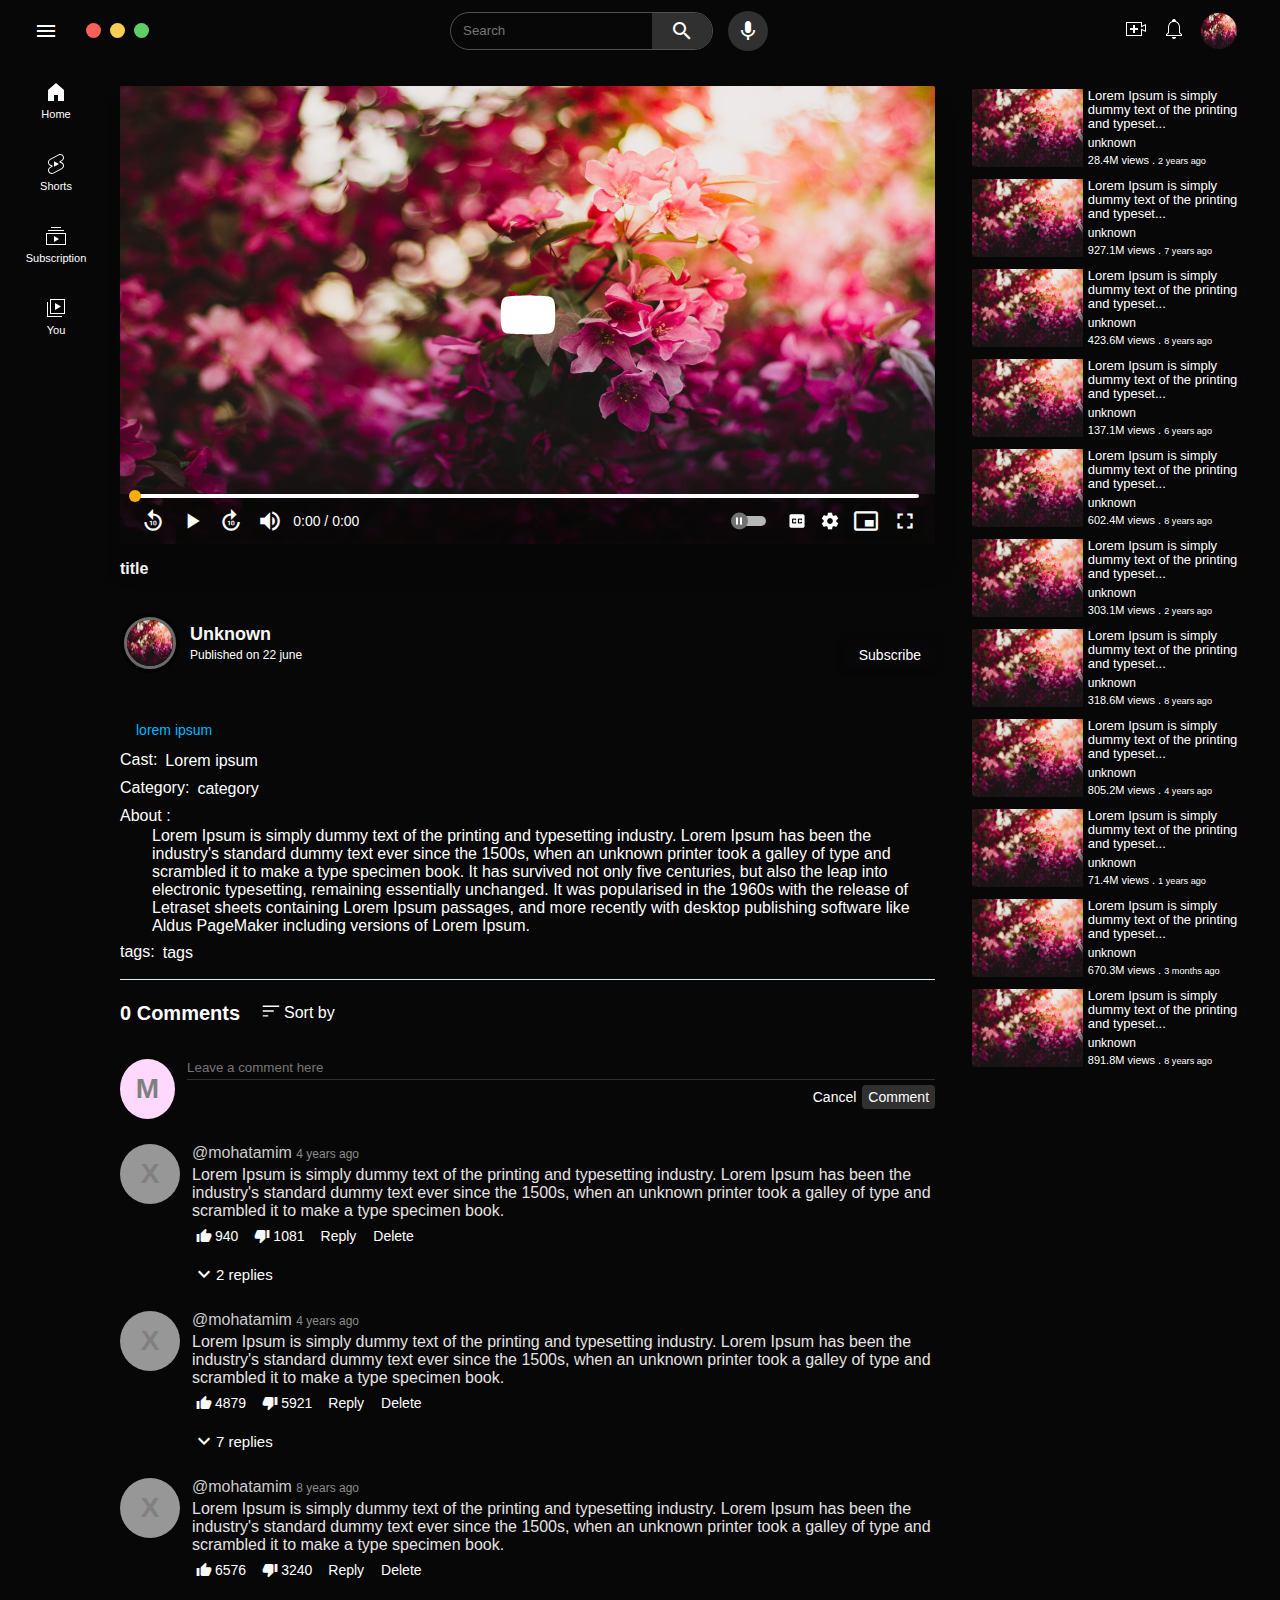
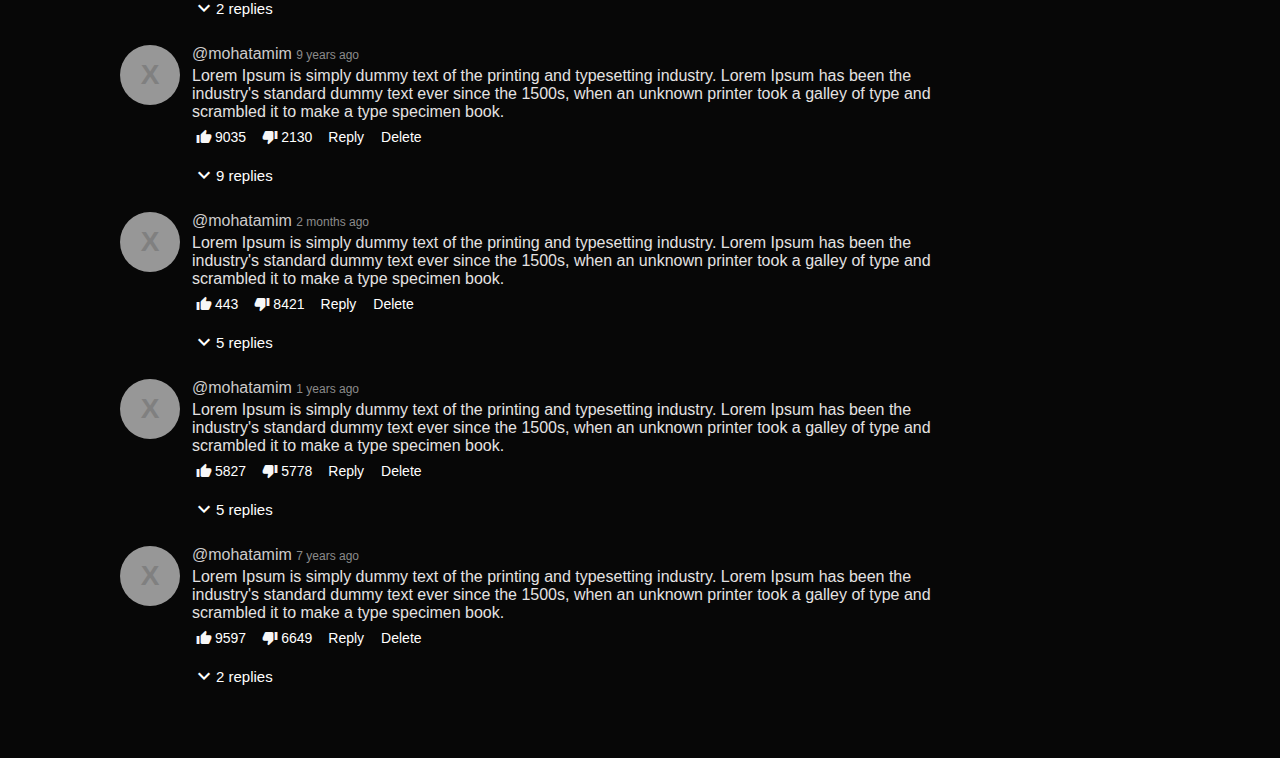
==== m/video.html @ 72d9d80f "Add files via upload" ====
<!DOCTYPE html>
<html lang="en">
   <head>
      <meta charset="utf-8"/>
      <meta http-equiv="X-UA-Compatible" content="IE=edge"/>
      <meta name="viewport" content="width=device-width, initial-scale=1, shrink-to-fit=no"/>
      <meta http-equiv="X-UA-Compatible" content="IE=edge">
      <meta name="viewport" content="width=device-width, initial-scale=1.0,maximum-scale=1.0, user-scalable=no">
      <script src="../assets/js/jquery.js"></script>
      <script src="../assets/js/function.js"></script>
      <link rel="stylesheet" href="../assets/css/google-font.css">
      <link rel="stylesheet" href="assets/css/video.css">
      <link rel="stylesheet" href="assets/css/common.css">
   </head>
   <body class="mobile">
      
      <div class="video_wrapper" >
         <div class="video_player first_time paused">
            <div class="contorl-top active">
               <span class="icon" style="z-index:1">
               <i class="material-icons auto_play"></i>
               </span>
               <span class="icon" id="captionBTn" style="z-index:2">
               <i class="material-icons">closed_caption</i>
               </span>
               <span class="icon" id="settingsBTn" style="z-index:2">
               <i class="material-icons">settings</i>
               </span>
            </div>
            <div class="video_status active">
               <div class="play_arrow">
                  <span class="material-icons">
                  play_arrow
                  </span>
               </div>
            </div>
            <div class="mobile_progress_area">
               <div class="progress_area">
                  <div class="progress_bar">
                     <span></span>
                  </div>
                  <canvas class="bufferedBar"></canvas>
               </div>
            </div>
            <div class="scrubbing_timer ">
               <span class="s_current">0:00</span> / <span class="s_duration">0:00</span>
            </div>
            <div class="scrubbing_wrapper">
               <div class="s_progress_area">
                  <div class="s_progress_bar">
                     <span></span>
                  </div>
               </div>
               <div class="img-container">
                  <div class="scrubbing_position">
                  </div>
                  <div class="scrubbing_move">
                  </div>
                  <div class="fine_scrubbing">
                     <!----
                        <div class="item">
                           <div class="img">
                              <img src="" alt="">
                           </div>
                        </div>
                        
                        -->
                  </div>
               </div>
            </div>
            <div class="control_bottom">
               <div style='display:flex;justify-content:space-between;align-items:center;width:88%'>
                  <div class="timer">
                     <span class="current">0:00</span> / <span class="duration">0:00</span>
                  </div>
                  <div class="sc-control">
                     <span class="icon" >
                     <i for="fc" class="material-icons fullscreen">fullscreen</i>
                     </span>
                     <span class="icon">
                     <i class="material-icons picture_in_picture">picture_in_picture_alt</i>
                     </span>
                  </div>
               </div>
            </div>
            <div class="thumbnail"></div>
            <p class="caption_text"></p>
            <div class="progressAreaTime">
               <div>
                  <p>0.00
                  <p>
               </div>
            </div>
            <div class="spinner">
               <div class="spinner-child">
                  <svg viewBox="0 0 100 100" xmlns="http://www.w3.org/2000/svg">
                     <circle cx="50" cy="50" r="46" />
                  </svg>
               </div>
            </div>
            <div style="display:non"; class="video_overlay">
               <img src="../assets/img/thumbnail.jpg">             
            </div>
            <p class="caption_text"></p>
            <video class="main_video" preload="metadata"  src="">
               <source size="360" type="video/mp4">
               <track id="track1" label="arabic" kind="subtitles" src="assets/subtitles/arabic.vtt" srclang="en"></track>
               <track id="track2" label="bangla" kind="subtitles" src="assets/subtitles/bangla.vtt" srclang="en"></track>
               <track id="track3" label="chinese" kind="subtitles" src="assets/subtitles/chinese.vtt" srclang="en"></track>
               <track id="track4" label="english" kind="subtitles" src="assets/subtitles/english.vtt" srclang="en"></track>
               <track id="track5" label="hindi" kind="subtitles" src="assets/subtitles/hindi.vtt" srclang="en"></track>
               <track id="track6" label="urdu" kind="subtitles" src="assets/subtitles/urdu.vtt" srclang="en"></track>
            </video>
            <div class="doubleTap_rewind">
               <div class="right rewind">
                  <div class="rewind-child">
                     <div class="icon-group">
                        <i class="material-icons"> play_arrow</i><i class="material-icons ">    play_arrow</i><i class="material-icons ">    play_arrow</i>
                     </div>
                     <p class="text">
                        10 seconds
                     </p>
                  </div>
               </div>
               <div class="left rewind">
                  <div class="rewind-child">
                     <div class="icon-group">
                        <i class="material-icons"> play_arrow</i><i class="material-icons ">    play_arrow</i><i class="material-icons ">    play_arrow</i>
                     </div>
                     <p class="text">
                        10 seconds
                     </p>
                  </div>
               </div>
            </div>
         </div>
      </div>


      <div class="phone">
         <div class="info main">
            <div class="channel-photo">
               <div style="width:100%;height:100%;border-radius:50%">
                  <img src="../assets/img/thumbnail.jpg" alt="">
               </div>
            </div>
            <div class="center">
               <div class="video-title">
                 title
               </div>
               <div class="information">
                  <span> views</span>
                  <hr>
                  <span>created_at</span>
               </div>
            </div>
            <div class='icon'>
               <span class="material-icons">expand_less</span>
            </div>
         </div>
         <div class="comments">
            <div class="top">
                  <span>Comments</span>
                  <span>45</span>
            </div>
            <div class="bottom">
                  <img src="../assets/img/thumbnail.jpg" alt="">
                  <p>Add a comment...</p>
            </div>
         </div>
         <input type="checkbox" id="unique_id" style='display:none' value = ''>

            <div id="wrapper" class="">
               <div class="video_list">
                     <div class="video_player">
                        <video src='#'></video>
                        <div style = 'display:nne' class="video_overlay">
                           <img calss='' src="../assets/img/thumbnail.jpg" alt="">
                        </div>
                        <span class='duration'>0:00</span>
                     </div>
                     <div class="info">
                        <div class="channel-photo">
                           <div style="width:100%;height:100%;border-radius:50%">
                              <img src="../assets/img/thumbnail.jpg" alt="">
                           </div>
                        </div>
                        <div class="center">
                           <div class="video-title">
                              name
                           </div>
                           <div class="information">
                              <span>unknown</span>
                              <hr>
                              <span class="views"> views</span>
                              <hr>
                              <span class="time">time</span>
                           </div>
                        </div>
                     </div>
               </div>
            </div>
      </div>
      

      <div id="details">
         <div></div>
         <div class='top'>
            <h2>Description</h2>
            <div class="icon">
               <span></span>
            </div>
         </div>
         <p style='font-size:22px;color:white;font-weight:700;padding:12px 4px' class="video_name">name</p>
         <div style='display:flex;align-items:center;padding:2px 8px;'>
            <div style='width:25px;height:25px'>
               <img style='border-radius:50%;width:100%;height:100%' src="../assets/img/thumbnail.jpg">  
            </div>
            <p style='font-size:14px;color:rgba(255,255,255,0.75);font-weight:700;margin-left:5px'>
               unknown
            </p>
         </div>
         <div style="display:flex;align-items:center;justify-content:space-between;padding:18px 45px;background:gren">
            <div style='display:flex;align-items:center;justify-content:center;flex-direction:column'>
               <p style="font-size:16px;font-weight:700;color:white" class="views">views</p>
               <span style='color:rgba(255,255,255,0.8);font-size:11px'>views</span>
            </div>
            
            <div style='display:flex;align-items:center;justify-content:center;flex-direction:column'>
               <p style="font-size:16px;font-weight:700;color:white" class="minutes">45</p>
               <span style='color:rgba(255,255,255,0.8);font-size:11px'>minutes watch</span>
            </div>
            
            <div style='display:flex;align-items:center;justify-content:center;flex-direction:column'>
               <p style="font-size:16px;font-weight:700;color:white" class="month">June</p>
               <span style='color:rgba(255,255,255,0.8);font-size:11px' class="year">2022</span>
            </div>
         </div>
      </div>

      <div id="commentSection">
         <div class='commentHeader'>
            <div class="hhh">
               <h2>Comments</h2>
               <button class="close">
                  <span class="material-icons">
                     close
                  </span>
               </button>
            </div>
            <div class="bbb">
               <button class="active">Top</button>
               <button>Newest</button>
            </div>
         </div>
         <div style="position:relative;width:100%;height:100%;overflow: scroll;">


            <div class="commentBody">
               <div class="commentRow">
                  <div class="commentAuthor">
                     <img src="../assets/img/thumbnail.jpg" alt="">
                  </div>
                  <div class="commentDescript">
                     <span>@raju_bhai</span>
                     <p>Lorem ipsum dolor sit amet, consectetur adipiscing elit, sed do eiusmod tempor incididunt ut labore et dolore magna aliqua.</p>
                     <div class="iconGroup">
                        <button class="like"><i class="material-icons">thumb_up</i> 48</button>
                        <button class="dislike"><i class="material-icons">thumb_down</i> 5</button>
                        <button class="comment"><i class="material-icons">comment</i></button>
                     </div>
                     <button class="viewReply">
                        6 repilies
                     </button>
                  </div>
               </div>
               <div class="commentRow">
                  <div class="commentAuthor">
                     <img src="../assets/img/thumbnail.jpg" alt="">
                  </div>
                  <div class="commentDescript">
                     <span>@raju_bhai</span>
                     <p>Lorem ipsum dolor sit amet, consectetur adipiscing elit, sed do eiusmod tempor incididunt ut labore et dolore magna aliqua.</p>
                     <div class="iconGroup">
                        <button class="like"><i class="material-icons">thumb_up</i> 48</button>
                        <button class="dislike"><i class="material-icons">thumb_down</i> 5</button>
                        <button class="comment"><i class="material-icons">comment</i></button>
                     </div>
                     <button class="viewReply">
                        6 repilies
                     </button>
                  </div>
               </div>
               <div class="commentRow">
                  <div class="commentAuthor">
                     <img src="../assets/img/thumbnail.jpg" alt="">
                  </div>
                  <div class="commentDescript">
                     <span>@raju_bhai</span>
                     <p>Lorem ipsum dolor sit amet, consectetur adipiscing elit, sed do eiusmod tempor incididunt ut labore et dolore magna aliqua.</p>
                     <div class="iconGroup">
                        <button class="like"><i class="material-icons">thumb_up</i> 48</button>
                        <button class="dislike"><i class="material-icons">thumb_down</i> 5</button>
                        <button class="comment"><i class="material-icons">comment</i></button>
                     </div>
                     <button class="viewReply">
                        6 repilies
                     </button>
                  </div>
               </div>
               <div class="commentRow">
                  <div class="commentAuthor">
                     <img src="../assets/img/thumbnail.jpg" alt="">
                  </div>
                  <div class="commentDescript">
                     <span>@raju_bhai</span>
                     <p>Lorem ipsum dolor sit amet, consectetur adipiscing elit, sed do eiusmod tempor incididunt ut labore et dolore magna aliqua.</p>
                     <div class="iconGroup">
                        <button class="like"><i class="material-icons">thumb_up</i> 48</button>
                        <button class="dislike"><i class="material-icons">thumb_down</i> 5</button>
                        <button class="comment"><i class="material-icons">comment</i></button>
                     </div>
                     <button class="viewReply">
                        6 repilies
                     </button>
                  </div>
               </div>
               <div class="commentRow">
                  <div class="commentAuthor">
                     <img src="../assets/img/thumbnail.jpg" alt="">
                  </div>
                  <div class="commentDescript">
                     <span>@raju_bhai</span>
                     <p>Lorem ipsum dolor sit amet, consectetur adipiscing elit, sed do eiusmod tempor incididunt ut labore et dolore magna aliqua.</p>
                     <div class="iconGroup">
                        <button class="like"><i class="material-icons">thumb_up</i> 48</button>
                        <button class="dislike"><i class="material-icons">thumb_down</i> 5</button>
                        <button class="comment"><i class="material-icons">comment</i></button>
                     </div>
                     <button class="viewReply">
                        6 repilies
                     </button>
                  </div>
               </div>
               <div class="commentRow">
                  <div class="commentAuthor">
                     <img src="../assets/img/thumbnail.jpg" alt="">
                  </div>
                  <div class="commentDescript">
                     <span>@raju_bhai</span>
                     <p>Lorem ipsum dolor sit amet, consectetur adipiscing elit, sed do eiusmod tempor incididunt ut labore et dolore magna aliqua.</p>
                     <div class="iconGroup">
                        <button class="like"><i class="material-icons">thumb_up</i> 48</button>
                        <button class="dislike"><i class="material-icons">thumb_down</i> 5</button>
                        <button class="comment"><i class="material-icons">comment</i></button>
                     </div>
                     <button class="viewReply">
                        6 repilies
                     </button>
                  </div>
               </div>
               <div class="commentRow">
                  <div class="commentAuthor">
                     <img src="../assets/img/thumbnail.jpg" alt="">
                  </div>
                  <div class="commentDescript">
                     <span>@raju_bhai</span>
                     <p>Lorem ipsum dolor sit amet, consectetur adipiscing elit, sed do eiusmod tempor incididunt ut labore et dolore magna aliqua.</p>
                     <div class="iconGroup">
                        <button class="like"><i class="material-icons">thumb_up</i> 48</button>
                        <button class="dislike"><i class="material-icons">thumb_down</i> 5</button>
                        <button class="comment"><i class="material-icons">comment</i></button>
                     </div>
                     <button class="viewReply">
                        6 repilies
                     </button>
                  </div>
               </div>
            </div>
            
         </div>
         <div class="commentFooter">
            <img src="../assets/img/thumbnail.jpg" alt="">
            <input type="text" id="addComment" placeholder="Add a Comment">
            <button class="dislike"><i class="material-icons">send</i></button>
         </div>
        
      </div>
    
      




     
     <div id="settings" class="">
        <div class="setting_menu">
           <ul>
              <li id="quality">
                 <i class="material-icons">equalizer</i>
                 <span>quality</span>
              </li>
              <li id="subtitles_btn">
                 <i class="material-icons">subtitles</i>
                 <span>captions</span>
              </li>
              <li id="loop" class="">
                 <i class="material-icons">loop</i>
                 <span>loop video</span>
                 <hr style='width:3px;height:3px;border:none;background:rgba(255,255,255,0.6);margin:0 8px;border-radius:50%'>
                 <p style='font-size:15px;color:rgba(255,255,255,0.5)'>off</p>
              </li>
              <li id="playback_speed">
                 <i class="material-icons">slow_motion_video</i>
                 <span>placyback speed</span>
              </li>
           </ul>
        </div>
     </div>
     <div id="qualities" class="">
        <div class="qualities_menu">
           <span>Qualty for current video</span>
           <ul>
              <li data-quality="auto" class="active quality-auto">auto</li>
           </ul>
           <p>This selection only applies to the current video.For al videos got to setting</p>
        </div>
     </div>
     <div id="playback" class="">
        <div class="playback_menu">
           <ul>
              <li data-speed="0.25">0.25x</li>
              <li data-speed="0.5">0.5x</li>
              <li data-speed="0.75">0.75x</li>
              <li data-speed="1" class="active">Normal</li>
              <li data-speed="1.25">1.25x</li>
              <li data-speed="1.5">1.5x</li>
              <li data-speed="1.75">1.75x</li>
              <li data-speed="2">2x</li>
           </ul>
        </div>
     </div>
     <div id="subtitles" class="">
        <div class="subtitles_menu">
           <ul>
           </ul>
        </div>
     </div>
     <div id="captions"></div>








      
    

      <script src="assets/js/video.js"></script>
   </body>
</html>
---- assets/css/google-font.css ----
/* fallback */
@font-face {
    font-family: 'Material Icons';
    font-style: normal;
    font-weight: 400;
    src: url(google-fonts.woff2) format('woff2');
  }
  
  .material-icons {
    font-family: 'Material Icons';
    font-weight: normal;
    font-style: normal;
    font-size: 24px;
    line-height: 1;
    letter-spacing: normal;
    text-transform: none;
    display: inline-block;
    white-space: nowrap;
    word-wrap: normal;
    direction: ltr;
    -moz-font-feature-settings: 'liga';
    -moz-osx-font-smoothing: grayscale;
  }
---- m/assets/css/video.css ----
* {
    outline: none;
    box-sizing: border-box;
    scroll-behavior: smooth;
    margin:0;
    padding:0;
    text-decoration: none;
  }
  
  :root {
    --theme-bg-color: rgba(16 18 27 / 40%);
    --border-color: rgba(255 255 255 / 12%);
    --theme-color: #f9fafb;
    --inactive-color: rgba(236, 236, 236, 0.85);
    --body-font: "Poppins", sans-serif;
    --hover-menu-bg: rgba(12 15 25 / 30%);
    --content-title-color: #999ba5;
    --content-bg: rgb(146 151 179 / 13%);
    --button-inactive: rgb(249 250 251 / 55%);
    --dropdown-bg: #21242d;
    --dropdown-hover: rgb(42 46 60);
    --popup-bg: rgb(92, 95, 109);
    --search-bg: #14162b;
    --overlay-bg: rgba(36, 39, 59, 0.3);
    --scrollbar-bg: rgb(1 2 3 / 40%);
    --size: 45px;
    --frames: 62;
    --bg-color: #002333;
    --scrollbar-bg: rgb(1 2 3 / 40%);
    --font:#cccccc; 
    --colorA: #ccfac8;
  }
  
  .light-mode {
    --theme-bg-color: rgb(255 255 255 / 31%);
    --theme-color: #3c3a3a;
    --inactive-color: #333333;
    --button-inactive: #3c3a3a;
    --search-bg: rgb(255 255 255 / 31%);
    --dropdown-bg: #f7f7f7;
    --overlay-bg: rgb(255 255 255 / 30%);
    --dropdown-hover: rgb(236 236 236);
    --border-color: rgb(0 0 0 / 18%);
    --popup-bg: rgb(255 255 255);
    --hover-menu-bg: rgba(255 255 255 / 35%);
    --scrollbar-bg: rgb(255 253 253 / 57%);
    --content-title-color: --theme-color;
  }
  
  
 


.video_wrapper {
    position: relative;
    width: 100%;
    aspect-ratio: auto 16 /9;
    display: flex;
    justify-content: space-between;
    align-items: center;
    z-index: 3;
    flex-direction: column;
    margin-top: 0px;

}

#details{
  position:fixed;
  width:100%;
  
  background:transparent;
  bottom:0;
  left:0;
  z-index:20;
    height:0;
    display:flex;
  flex-direction:column;
  transition: 0.3s;
  backdrop-filter: blur(80px);
  
}
#details.active{
  height:calc(100% - 200px);
  transition: 0.3s;
  padding:10px;
}
#details .top{
  padding:8px;
  border-bottom:2px solid var(--border-color);
  display: flex;
  align-items: center;
  justify-content: space-between;
}
#details .top h2{
  color:var(--theme-color);
  font-size:24px;
}
#details .top .icon{
  position:relative;
  width:20px;
  height:20px;
  color: #969696;
  
  display: flex;
  align-items: center;
  justify-content: center;
}
#details .top .icon span{
  position: relative;
  width:2px; height:20px;
  transform: rotate(45deg);
  background-color:#fff
}
#details .top .icon span:after{
  content:'';
  position: absolute;
  width:2px; height:20px;
  transform: rotate(-90deg);
  background-color:var(--theme-bg-color);
  background-color:#fff

}

.video_title {
    font-size: 16px;
    margin-top: 6px;
    position: relative;
    
}

.video_player {
    position: fixed;
    width: 100%;
    aspect-ratio: auto 16/9;
    z-index: 20;
    display: flex;
    justify-content: center;
    align-items: center;
    background: black;
    backdrop-filter: blur(20px);
}

.main_video {
    position: relative;
    width: 100%;
    height: 100%;

}

.video_status {
    width: 100%;
    height: 100%;
    background-color: rgba(0, 0, 0, 0.05);
    position: absolute;
    z-index: 9;
    margin-top: 0;
    left: 0;
    display: none;
    
}
.video_status .play_arrow{
    font-display: flex;
    align-items: center;
    justify-content: center;
    position: absolute;
    left: 50%;
    top: 50%;
    -webkit-transform: translate(-50%, -50%);
    transform: translate(-50%, -50%);
    margin: 0;
}
.video_status.active {
    display: flex;
    align-items: center;
    justify-content: center;
}
.video_status .material-icons{
    cursor: pointer;
    margin: 0;
}

.video_status .material-icons {
    font-size: 35px;

}

.video_status .play_arrow .material-icons {
    font-size: 48px;
    color: #fff;
}
.play_next .material-icons,.play_previous  .material-icons{
  color: rgba(255,255,255,0.6);
  font-size: 40px;
  
}
.play_next.active .material-icons,.play_previous.active  .material-icons{
  color: rgba(255,255,255,0.95);
  font-size: 40px;
  
}
.play_next,.play_previous{
  pointer-events: none;
}
.play_next.active,.play_previous.active{
  pointer-events: auto;
  
  
}
.volume_level.active .volume_icon .material-icons {
    position: relative;
    color: rgba(255, 255, 255, 0.8);
    font-size: 40px;
    text-align: center;
}

.volume_level.active .volume_icon .material-icons {
    font-size: 27px;
}

.duration_rewind {
    display: flex;
}

.duration_rewind.active {
    width: 100px;
    height: 100px;
    border-radius: 50%;
    display: flex;
    background-color: rgba(0, 0, 0, 0.75);
    position: absolute;
    z-index: 4;
    bottom: 60px;
    display: flex;
    flex-direction: column;
    justify-content: center;
    align-items: center;
    box-shadow: 0 0 20px rgb(0, 0, 0);
    animation: paurewind 1.5s linear infinite;

}

.progressAreaTime p {
    background-image: linear-gradient(to top, #fbc2eb 0%, #a6c1ee 100%);

    -webkit-background-clip: text;
    -webkit-text-fill-color: transparent;

}

.progressAreaTime div {
    background-image: linear-gradient(120deg, #a1c4fd 0%, #c2e9fb 100%);

    position: relative;
    padding: 5px 10px;
      min-width: 50px;
    white-space: nowrap;
    font-size: 14px;
    color: #fff;
    z-index: 20;
    border-radius: 8px;
    text-align: center;

}

.progressAreaTime {
    position: absolute;
    bottom: 42px;
    left: var(--x);
    transform: translateX(-50%);
    display: none;
    z-index: 20;

}
 .bufferedBar{
  position: absolute;
  top: 0%;
  right: 0%;
  width: 100%;
  height: inherit;
  border-radius:5px;
}

.progressAreaTime::after {
    content: '';
    position: absolute;
    bottom: -30%;
    left: 50%;
    width: 12px;
    height: 12px;
    transform: translate(-50%, -50%) rotate(45deg);
    z-index: -10;
    background-image: linear-gradient(120deg, #a1c4fd 0%, #c2e9fb 100%);


}

.video_player .icon .material-icons.auto_play {
    position: relative;
    width: 30px;
    height: 10px;
    background-color: #b6b6b6;
    border-radius: 20px;
    position: relative;
    margin-right: 8px !important;
    z-index: 2
}

.video_player .icon .material-icons.auto_play::before {
    content: '\e034';
    position: absolute;
    left: -5px;
    top: 50%;
    transform: translateY(-50%);
    width: 17px;
    height: 17px;
    line-height: 17px;
    font-size: 12px;
    border-radius: 50%;
    background-color: #727272;
    display: flex;
    justify-content: center;
    align-items: center;
    cursor: pointer;
    font-family: 'Material Icons';
    transition: 0.3s;


}



.video_player .icon .material-icons.auto_play.active::before {
    content: '\e037';
    left: 15px;
    transition: 0.3s;
    font-family: 'Material Icons';
}



.video_player .progress_bar {
    position: relative;
    width: 0%;
    background-color: rgb(255, 174, 0);
    height: inherit;
    border-radius: inherit;
    cursor: pointer;
    z-index: 5;
    
    /*
    background:linear-gradient(to right,#008aff,#00ffe7);
   animation:progress 10s linear infinite;
    left: 0;
*/
}
@keyframes progress{
   0%,100%{
       filter:hue-rotate(0deg);
   }
   50%{
       filter:hue-rotate(360deg);
   }
}
.video_player .mobile_progress_area {
    bottom: 32px;
    left: 0;
    position: absolute;
    width: 100%;
    height: 4px;
    margin: auto;
    cursor: ;
    border-radius: 5px;
    z-index: 10;
    display: none;
    width:100%;
    justify-content: center;
}
.video_player .active.mobile_progress_area{
  display:flex;
}
.progress_area{
  width:84%;
  height:100%;
  position: relative;
  background:green;
  background:#A7C7E7;
  border-radius:5px;
  cursor: pointer;
}
.video_player .progress_bar.active::before {
    display: flex;
}

.video_player .progress_bar::before {
    content: '';
    display: flex;
    position: absolute;
    width: 12px;
    height: 12px;
    border-radius: 50%;
    right: -2px;
    top: 50%;
    transform: translateY(-50%);
  background: rgb(255, 174, 0);
    

}



.video_player .control_list {
    display: flex;
    justify-content: space-between;
    align-items: center;
    width: 97%;
    height: 45px;
    margin: 0 auto;
    flex-wrap: nowrap;

}




.control_bottom {
    position: absolute;
    display: none;
    width: 100%;
    align-items: center;
    justify-content: space-between;
    z-index: 10;
    bottom: 6px;
    left: 0px;
    justify-content: center;
}


.video_player .timer {
    display: inline-block;
    font-size: 13px;
    white-space: nowrap;
    color: #fff;
    margin-left: 5px;
    text-align: center;
    display:none;
    
}

.video_player .timer.active{
    display: inline-block;}
.video_player .icon {
    display: inline-flex;
    justify-content: center;
    align-items: center;
    text-align: center;
    color: #fff;
    margin-right: 6px;

}


.video_player .thumbnail {
    position: absolute;
    bottom: 10px;
    left: calc(var(--x) + 11px);
    transform: translateX(-50%);
    width: 100px;
    height: 60px;
    background-color: #fff;
    border: 2px solid #fff;
    border-radius: 3px;
    box-shadow: 0 0 40px rgba(0, 0, 0, 0.25);
    display: none;
    z-index: 12
}

video::cue {
    opacity: 0;
}

.spinner {
    text-align: center;
    display: flex;
    flex-direction: column;
    justify-content: center;
    position: absolute;
    left: 50%;
    top: 50%;
    -webkit-transform: translate(-50%, -50%);
    transform: translate(-50%, -50%);
    z-index: 15;
    display: none;
}

.spinner .spinner-child {
    display: flex;
    justify-content: center;
}

.spinner svg {
    width: 50%;
    max-width: 10rem;
    animation: rotate 3.6s linear infinite;
}

.spinner circle {
    fill: none;
    stroke: #f0eef1;
    stroke-width: 6px;
    stroke-dasharray: 300;
    animation: outline 2s cubic-bezier(0.77, 0, 0.18, 1) infinite;
}

@keyframes outline {
    0% {
        stroke-dashoffset: 0;
    }

    50% {
        stroke-dashoffset: 300;
    }

    100% {
        stroke-dashoffset: 600;
    }
}

@keyframes rotate {
    from {
        transform: rotate(0turn);
    }

    to {
        transform: rotate(-1turn);
    }
}




.video_player .video_overlay {
    position: absolute;
    width: 100%;
    height: 100%;
    z-index: 8;
    cursor: pointer;
}

.video_player .video_overlay .video_overlay_logo {
    position: absolute;
    width: 55px;
    height: 45px;
    top: 50%;
    left: 50%;
    transform: translate(-50%, -50%);
    z-index: 4;
    transition: 0.2s;

}

.video_player:hover .ytp-large-play-button-bg {
    fill: #f00;
    transition: 0.2s;
}

.video_player .video_overlay img {
    width: 100%;
    height: 100%;
    z-index: 2;
}

.video_player .icon .material-icons {
    font-size: 20px;
    cursor: pointer;
    color: #fff
}

.video_player .icon .material-icons.picture_in_picture {
    font-size: 18px;
    cursor: pointer;
    color: #fff
}

.sc-control.active {
    display: flex
}

.sc-control {
    display: none;
    justify-content: space-between;
    
    z-index: 10;

}

.hidden {
    display: none
}


#loading_icon {
    height: 60px;
    display: flex;
    justify-content: center;
    align-items: center;
    margin-top: 25px;
    display: none;
}

.wave {
    width: 2px;
    height: 25px;
    background-image: linear-gradient(120deg, #f093fb 0%, #f5576c 100%);
    margin: 1px;
    animation: wave 1.6s linear infinite;
    border-radius: 20px;
}

.wave:nth-child(2) {
    animation-delay: 0.1s;
}

.wave:nth-child(3) {
    animation-delay: 0.2s;
}

.wave:nth-child(4) {
    animation-delay: 0.3s;
}

.wave:nth-child(5) {
    animation-delay: 0.4s;
}

.wave:nth-child(6) {
    animation-delay: 0.5s;
}

.wave:nth-child(7) {
    animation-delay: 0.6s;
}

.wave:nth-child(8) {
    animation-delay: 0.7s;
}

.wave:nth-child(9) {
    animation-delay: 0.8s;
}

.wave:nth-child(10) {
    animation-delay: 0.9s;
}

.wave:nth-child(11) {
    animation-delay: 1s;
}

.wave:nth-child(12) {
    animation-delay: 1.1s;
}

.wave:nth-child(13) {
    animation-delay: 1.2s;
}

.wave:nth-child(14) {
    animation-delay: 1.3s;
}

.wave:nth-child(15) {
    animation-delay: 1.4;
}

.wave:nth-child(16) {
    animation-delay: 1.5s;
}

@keyframes wave {
    0% {
        transform: scale(0);
    }

    50% {
        transform: scale(1);
    }

    100% {
        transform: scale(0);
    }
}




#scrollBtn {
    position: fixed;
    width: 60px;
    height: 60px;
    bottom: 16px;
    right: 0px;

    display: flex;
    flex-direction: column;
    align-self: center;
    justify-content: space-between;
    z-index: 10;
}

#scrollBtn span {
    background-image: linear-gradient(120deg, #f093fb 0%, #f5576c 100%);
    -webkit-background-clip: text;
    -webkit-text-fill-color: transparent;
    font-size: 40px;
    font-weight: 800;
    margin: 0 auto;
    padding: 12px;

}
.doubleTap_rewind{
  width:100%;
  height:100%;
  z-index:100;
  position: absolute;
  overflow:hidden;
  display:none;
  
}

.doubleTap_rewind.active{
  display:flex;
}
.rewind.right i {
    animation: rewind_right 1s linear infinite;
}

.rewind.right i:nth-child(1) {
    animation-delay: 0.7s;
}

.rewind.right i:nth-child(2) {
    animation-delay: 0.8s;
}

.rewind.left i:nth-child(3) {
    animation-delay: 0.9s;
}

@keyframes rewind_right {
    0% {
        opacity: 0;
    }

    70% {
        opacity: 100;
    }

    100% {
        opacity: 0;
    }
}

.rewind.left i {
    animation: rewind_left 1s linear infinite;
}

.rewind.left i:nth-child(3) {
    animation-delay: 0.7s;
}

.rewind.left i:nth-child(2) {
    animation-delay: 0.8s;
}

.rewind.left i:nth-child(1) {
    animation-delay: 0.9s;
}

@keyframes rewind_left {
    0% {
        opacity: 0;
    }

    70% {
        opacity: 100;
    }

    100% {
        opacity: 0;
    }
}

.rewind.left i {
    transform: rotate(180deg);
}

.rewind i {
    color: #ebedee;
    padding: 0;
    margin: 0 -5px;
    font-size: 25px;
}

.rewind {
    position: absolute;
    top: 0;
    background: rgba(0, 0, 0, 0.2);
    border-radius: 50%;
    width: 500px;
    height: 500px;
    top: -70%;
    z-index: 45;
    display: none;
}

.rewind.left {
    right: 60%;
}

.rewind.right {
    left: 60%;

}

.rewind-child {
    width: 100%;
    height: 100%;
    position: relative;
    display: flex;
    flex-direction: column;
    justify-content: center;
    padding: 50px;
}

.rewind.right .rewind-child {
    align-items: start;
}

.rewind.left .rewind-child {
    align-items: end;
}

.rewind .text {
    font-size: 12px;
    text-align: center;
    color: #c3cfe2;
}
.contorl-top{
    position:absolute;
    display:none;
    z-index:10;
    top:12px;
    right:8px
}
.contorl-top.active{
    display:flex
}
.contorl-top .icon{
    margin-left: 6px;
}
.video_player .icon .material-icons{
    font-size:20px;
    cursor: pointer;
    color:#fff
}
#settings.active,#qualities.active,#playback.active,#subtitles.active{
    display: flex;

}
#settings.active .setting_menu,#subtitles.active .subtitles_menu,#qualities.active .qualities_menu,#playback.active .playback_menu{
    height:auto;
    transition: 1s;
}
#settings,#qualities,#playback,#subtitles{
    width:100%;
    height:100%;
    overflow: auto;
    background-color: rgba(0,0,0,0.5);
    z-index:1300;
    position: absolute;
    top:0;
    left:0;
    display: flex;
    flex-direction: column;
    align-items:center;
    justify-content: end;
    display:none
}
.setting_menu,.qualities_menu,.playback_menu,.subtitles_menu{
    width:100%;
    padding:5px;
    background-color: rgba(43, 43, 43, 0.8);
    position: relative;
    display: flex;
    flex-direction: column;
    height:0;
}
.setting_menu ul,.qualities_menu ul,.playback_menu ul,.subtitles_menu ul{
    display:flex;
    flex-direction: column;
    list-style: none;
    color:#969696
}

.setting_menu ul li:hover,.qualities_menu ul li:hover,.playback_menu ul li:hover,.subtitles_menu li:hover{
    transition: 0.2s;
    background-color: rgba(43, 43, 43, 0.75);
    border-radius: 2px;
}
.setting_menu ul li,.qualities_menu ul li,.playback_menu li,.subtitles_menu li{
    padding:8px;
    margin-bottom: 6px;
    display: flex;
    align-items: center;
    justify-content: start;
    transition: 0.2s;
    cursor: pointer;
    
}
.qualities_menu {
    color:#afaeae
}

.qualities_menu ul li{
    text-transform: capitalize;
    padding-left:50px;
}
.playback_menu ul {
    padding:2px 12px
}
.playback_menu ul li,.subtitles_menu li{
    text-transform: capitalize;
    padding-left:25px;
    position: relative;
}
.playback_menu li.active::before,.qualities_menu li.active::before,.subtitles_menu li.active::before{
    content:'';
    position: absolute;
    width:7px;
    height:7px;
    background-color: rgb(161, 161, 161);
    border-radius: 50%;
    left:12px;

}
.qualities_menu p{
    font-size:11px;
    color:#747474;
    padding:12px;
    border-top:1px solid rgba(66, 66, 66, 0.5);
}
.qualities_menu span{
    font-size:13px;
    color:#bbbbbb;
    padding:8px 12px;
}
.setting_menu .material-icons{
    color:rgba(255,255,255,0.7);
    font-size:18px;
    
}
.setting_menu span{
    color:rgba(255,255,255,0.7);
    font-size:14px;
    text-transform: capitalize;
    margin-left: 8px;
}
.caption_text{
    position:absolute;
    left:50%;
    bottom:10%;
    max-width: 90%;
    transform: translate(-50%,50%);
    text-align: center;
    color: #fff;
    font-size: 13px;
    user-select: none;
    padding:2px 16px;
    border-radius: 5px;;
    transition: bottom 0.3s;
    display:none;
    z-index:1; 
}
.caption_text.active{
    bottom:10%;
    display:flex;
    justify-content: center;
    align-items: center;

}
.caption_text mark{
  background-color: rgba(0,0,0,0.5);
  color:white;
  width:100%;

}
  video::cue{
    opacity: 0;
}
.info{
  position:relative;
  display: flex;
  padding:5px 8px;
  align-items: center;
 justify-content: space-between;
}
.info .channel-photo{
  width:45px;
  height:45px;    
  margin-right:12px;
  position: relative;
  
}
.info .channel-photo img{
  position: relative;
  border-radius:50%;
  width:100%;
  height:100%;
  
}
.info.main span.material-icons{
  color:var(--theme-color);
  transform: rotate(180deg);
  font-size:28px
}
#wrapper .info .icon{
  width:12px;
  position: relative;
  padding:4px 8px;
}

#wrapper .info .icon span{
  content:'';
  position: absolute;
  top:-5px;
  right:6px;
  width:4px;
  height: 4px;
  background-color: var(--theme-bg-color);
  border-radius: 50%;

}
#wrapper .info .icon span::after{
  content:'';
  position: absolute;
  top:7px;
  width:4px;
  height: 4px;
  background-color:var(--theme-bg-color);

  border-radius: 50%;

}
#wrapper .info .icon span::before{
  content:'';
  position: absolute;
  top:14px;
  width:4px;
  height: 4px;
  background-color: var(--theme-bg-color);

  border-radius: 50%;

}
.info .center{
  width:calc(100% - 70px);
  padding:4px;
}
.video-title{
  font-size: 16px;
  color:var(--theme-color);
 
}
.info .information{
  display: flex;
  justify-content: space-between;
  align-items: center;
  font-size:13px;
  color: var(--theme-color);
  margin-top:4px;
}
.info .information hr{
  width:2px;
  height:2px;
  border:none;
  border-radius: 50%;
  margin:0 3px;
  background-color:var(--theme-color);;
}
#wrapper{
  position:relative;
  width:100%;
  display:flex;
  flex-direction: column;
  justify-content: center;
  overflow:normal;
  z-index:2;
  
  
}
#wrapper .video_list {
    position: relative;
    width: 100%;
    display: flex;
    justify-content: space-between;
    align-items: center;
    z-index: 3;
    flex-direction: column;
    margin-top: 5px;
    overflow: hidden;
    text-decoration: none;

}
#wrapper .video_list:nth-child(1){
  margin-top:0;
}

#wrapper .video_player video{
  position: relative;
  z-index: 7;
  width: 100%;
    height: 100%;
}
#wrapper .video_overlay{
    position: absolute;
    width: 100%;
    height: 100%;
    z-index: 8;
    cursor: pointer;
    display:flex;
    
}
#wrapper .video_list.active .video_overlay{
  display:none;
}
#wrapper .duration{
  position: absolute;
  right:5px;
  bottom:5px;
  font-size:11px;
  color:rgba(255,255,255,0.7);
  background: black;
  border-radius:2px;
  padding:1px 5px;
  z-index:10;
}

 body{
   width:100%;
   height:100%;
 }
     
 body{
  overflow-x: hidden;
}
#nav .ul{
  display:flex;
  flex-direction:row ;
  align-items:center;
}
#nav .ul .li{
padding:4px 7px;

  
  margin:0 8px;
  border: 1px solid grey;
  border-radius:18px;
  font-size:14px;
  margin:0 2px;
  color:rgba(255,255,255,.75);
}
#nav .ul .li.active{
  padding:5px 7px;
  margin:0 5px;
  border: none;
  background-color:rgba(255,255,255,.75);
  border-radius:18px;
  font-size:14px;
  background: rgba();
  color:rgba(0,0,0,.75);
}


.scrubbing_timer{
    position: absolute;
    bottom:80px;
    left:8px;
    z-index:100;
    color:var(--font);
    transition: 0.5s;
    display: none;
}
.scrubbing_wrapper{
    position: absolute;
    bottom:0;
    left:0;
    z-index:100;
    width:100%;
    height:75px;
    width:100%;
    overflow: hidden;
    display:none;
    flex-direction: column;
    transition: 0.5s;

}
.scrubbing_timer.active,
.scrubbing_wrapper.active{
    display:flex;
    transition: 0.5s;
}
.s_progress_area{
    width:100%;
    height:4px;
    backdrop-filter: blur(20px);
    --webkit-backdrop-filter: blur(25px);
    background: rgba(255,255,255,1);
    box-shadow:0 25px 25px rgba(0,0,0,0.1);
    position: relative;
    cursor:row-resize;

}
.s_progress_bar{
    position: absolute;
    left:0;
    top:0;
    height:100%;
    width:0%;
    background: #f16df1;
}

.scrubbing_wrapper .img-container{
    width:100%;
    height:80px;
    overflow:hidden;
    position:relative;
    background: #cccccc;
}

.scrubbing_position{
    position: absolute;
    top:50%;
    left: 50%;
    transform: translate(-50%,-50%);
    width:4px;
    height:100%;
    background: rgba(255,255,255,1);
    z-index: 1;
    filter: drop-shadow(0 0 2px var(--colorA)) drop-shadow(0 0 5px var(--colorA)) drop-shadow(0 0 10px var(--colorA)) drop-shadow(0 0 20px var(--colorA));
}

.scrubbing_move{
    width:100%;
    height:100%;
    position: absolute;
    top:0;
    left:0;
    z-index: 1;
    cursor: pointer;
}

.scrubbing_wrapper .fine_scrubbing{
    position: relative;
    width: auto;
    overflow: hidden;	
    white-space: nowrap;
    display: flex;
    height:100%;
  }

  
.scrubbing_wrapper .fine_scrubbing{
    width:auto;
    height:90px;
    display: flex;
    flex-direction: column;
    flex-direction: row;
    overflow: hidden;
    margin-left:;
}

.scrubbing_wrapper .item .img{
    width:120px;
    height:80px;
    position: relative;
    border-radius: 0;
}
.scrubbing_wrapper .item img{
    width:100%;
    height:100%;
    border-radius: 0;
}
.comments{
    width:96%;
    padding:16px;
    background-color: rgba(236, 236, 236, 0.1);
    margin: 32px auto;
    border-radius: 8px;
    cursor:pointer;
}
.comments img{
    width:25px;
    height:25px;
    border-radius: 50%;
    margin-right: 8px;
}
.comments .top{
    margin: 4px;
    padding:4px;
    display: flex;
    align-items: center;
}
.comments .top span:first-child{
    font-size: 20px;
    color:#d6d6d6
}
.comments .top span:last-child{
    font-size: 16px;
    color:#979797
}
.comments .bottom{
    margin: 4px;
    padding:4px;
    display: flex;
    align-items: center;
    justify-content: center;
}
.comments .bottom p{
    font-size: 16px;
    margin-left: 8px;
    padding:4px 12px;
    color:#bbbaba;
    background-color: rgba(236, 236, 236, 0.15);
    width:100%;
    border-radius:25px;
}






















#wrapper{
    position:relative;
    width:100%;
    display:flex;
    flex-direction: column;
    justify-content: center;
    overflow:normal;
    
  }
  
  .phone .video_list {
      position: relative;
      width: 100%;
      display: flex;
      justify-content: space-between;
      align-items: center;
      z-index: 3;
      flex-direction: column;
      margin-top: 16px;
      overflow: hidden;
      text-decoration: none;
  }
  .phone .video_player {
      position: relative;
      width: 100%;
     
  }
  .phone .video_list:nth-child(1){
    margin-top:0;
  }
  .phone .video_list a {
      position: relative;
      width: 100%;
      aspect-ratio:auto 16 /9;
      box-shadow: 0 0 5px rgba(255, 255, 255, 0.25);
      z-index: 2;
      display: flex;
      justify-content: center;
      align-items: center;
  }
  .phone .video_player video{
    position: relative;
    z-index: 7;
    width: 100%;
  }
  .phone .video_overlay{
      position: absolute;
      width: 100%;
      z-index: 8;
      cursor: pointer;
      display:flex;
      top:0;
      bottom:0
  }
  .phone .video_list.active .video_overlay{
    display:none;
  }
  .phone .duration{
    position: absolute;
    right:5px;
    bottom:5px;
    font-size:11px;
    color:rgba(255,255,255,0.7);
    background: black;
    border-radius:2px;
    padding:1px 5px;
    z-index:10;
  }
  .phone .volume{
    position: absolute;
    right:5px;
    top:5px;
    font-size:11px;
    color:rgb(247, 246, 246);
    background: rgba(0, 0, 0, 0.5);
    border-radius:50%;
    padding:5px;
    z-index:10;
    display: flex;
    font-size: 18px;
    
  
  }
  .phone .info{
    width:100%;
    position:relative;
    display: flex;
    padding:8px 16px;
    align-items: center;
   justify-content: space-between;
  }
  .phone .info .channel-photo{
    width:45px;
    height:45px;    
    margin-right:12px;
    position: relative;
    
  }
  .phone .info .channel-photo img{
    position: relative;
    border-radius:50%;
    
  }
  .phone .info .icon{
    width:12px;
    position: relative;
    padding:4px 8px;
  }
  
  .phone .info .icon span{
    content:'';
    position: absolute;
    top:-5px;
    right:6px;
    width:4px;
    height: 4px;
    background-color: rgba(255,255,255,0.8);
    border-radius: 50%;
  
  }
  .phone .info .icon span::after{
    content:'';
    position: absolute;
    top:7px;
    width:4px;
    height: 4px;
    background-color: rgba(255,255,255,0.8);
  
    border-radius: 50%;
  
  }
  .phone .info .icon span::before{
    content:'';
    position: absolute;
    top:14px;
    width:4px;
    height: 4px;
    background-color: rgba(255,255,255,0.8);
  
    border-radius: 50%;
  
  }
  .phone .info .center{
    width:calc(100% - 70px);
    padding:4px;
  }
  .information span{
    font-size: 10px;
    white-space: nowrap;
  }
  .phone .video-title{
    font-size: 16px;
    color: rgba(255,255,255,0.9);
   
  }
  .phone .info .information{
    display: flex;
    justify-content: space-between;
    align-items: center;
    font-size:13px;
    color: rgba(255,255,255,0.65);
    margin-top:4px;
  }
  .phone .info .information hr{
    width:2px;
    height:2px;
    border:none;
    border-radius: 50%;
    margin:0 3px;
    background-color: rgba(255,255,255,0.65);;
  }
  .phone{
    position:0;
    width:100%;
    z-index: 51;
    overflow: hidden;
    display:non;
    margin-bottom: 60px;
  }

  
#commentSection{
    position:fixed;
    width:100%;
    background:black;
    bottom:0;
    left:0;
    z-index:20;
    height:0;
    display:flex;
    flex-direction:column;
    transition: 0.3s;
    backdrop-filter: blur(80px);
    overflow: hidden;
    display: ;
}
#commentSection.active{
    transition: 0.3s;
    height:calc(100% - 200px);
    padding:10px;
  }
#commentSection img{
    width:25px;
    height:25px;
    border-radius: 50%;
}
#commentSection button{
    border: none;
    outline: none;
    padding:3px;
    background: none;
    color: #e9e9e9;
}


  #commentSection .commentHeader{
    padding:8px;
    border-bottom:2px solid var(--border-color);
}
#commentSection .commentHeader .hhh{
      display: flex;
      align-items: center;
      justify-content: space-between;
  }
  #commentSection .commentHeader h2{
    color:var(--theme-color);
    font-size:24px;
  }
  #commentSection .commentHeader .close{
    position:relative;
    color: #cfcfcf;
    padding:8px;
    display: flex;
    align-items: center;
    justify-content: center;
  }
  #commentSection .commentHeader .bbb button{
    background-color: #727272;
    padding:8px 12px;
    border-radius: 6px;
    margin-right: 8px;
    font-size: 20px;
  }
  #commentSection .commentHeader .bbb button.active{
    background-color: #ebebeb;
    color: black;
  }
  
.commentBody{
    padding:8px 12px;display: flex;
    flex-direction: column;
    margin-bottom: 16px;
}
.commentRow{
    padding:4px;
    border-radius: 8px;
    display: flex;
}

.commentDescript{
    margin-left: 4px;
}
.commentDescript span {
    font-size: 18px;
    color: #888888;
}

.commentDescript p {
    margin: 4px 0;
    padding: 0;
    font-size: 22px;
    color: #dddddd;
    line-height:1.25;
}
#commentSection .iconGroup{
    margin:4px 0;
}
#commentSection .iconGroup i{
    font-size: 16px;
    padding:2px;
    color:#bebebe
}
#commentSection .iconGroup .comment{
    margin-left:8px
}

#commentSection .viewReply{
    color:#0023eb;
    font-size: 15px;
}
.commentFooter{
    position:fixed;
    bottom:0;
    left:0;
    display: flex;
    align-items: center;
    width:100%;
    padding:8px;;
    background-color: #353535;
    border-top: 1px solid rgb(121, 121, 121);
}
.commentFooter input{
    background: none;
    outline: none;
    border: 1px solid rgb(231, 231, 231);
    padding:8px 12px;
    margin:0 8px;
    font-size: 16px;
    width:calc(100% - 80px);
    border-radius: 5px;
}
#commentSection .commentFooter img{
    width:32px;
    height:32px;
}
#commentSection .commentFooter button{
    border: none;
    outline: none;
    padding:3px;
    background: none;
    color: #c2bdbd;
}
---- m/assets/css/common.css ----
.mobileNav{
    display: none;
   }
   
   html {
     box-sizing: border-box;
     -webkit-font-smoothing: antialiased;
   }
   
   body {
     font-family: var(--body-font);
     background-color: black;
     width: 100%;
     height: 100%;
     overflow: auto;
   }
   
   img,video{
     width:100%;
     height:100%;
   }
   ::-webkit-scrollbar {
       width: 0px;
       
   }
   
   
   
   
   body.mobile .mobileNav{
       position:fixed;
       bottom:0;
       width:100%;
       height:60px;
       overflow:hidden;
       z-index:600;
       display: flex;
       background-color: #000;
       justify-content: space-between;
       align-items: center;
       color:#ccc;
       padding:4px 12px;
     }
     body.mobile a.navItem{
       display:flex;
       flex-direction: column;
       align-items: center;
       justify-content: center;
       text-decoration: none;
       color:#ccc;
       width:20%;
     
     }
     body.mobile .navItem span:last-child{
       font-size: 8px;
     }
     body.mobile .navItem svg{
       fill: #ccc;
       margin-bottom: 2px;
     }
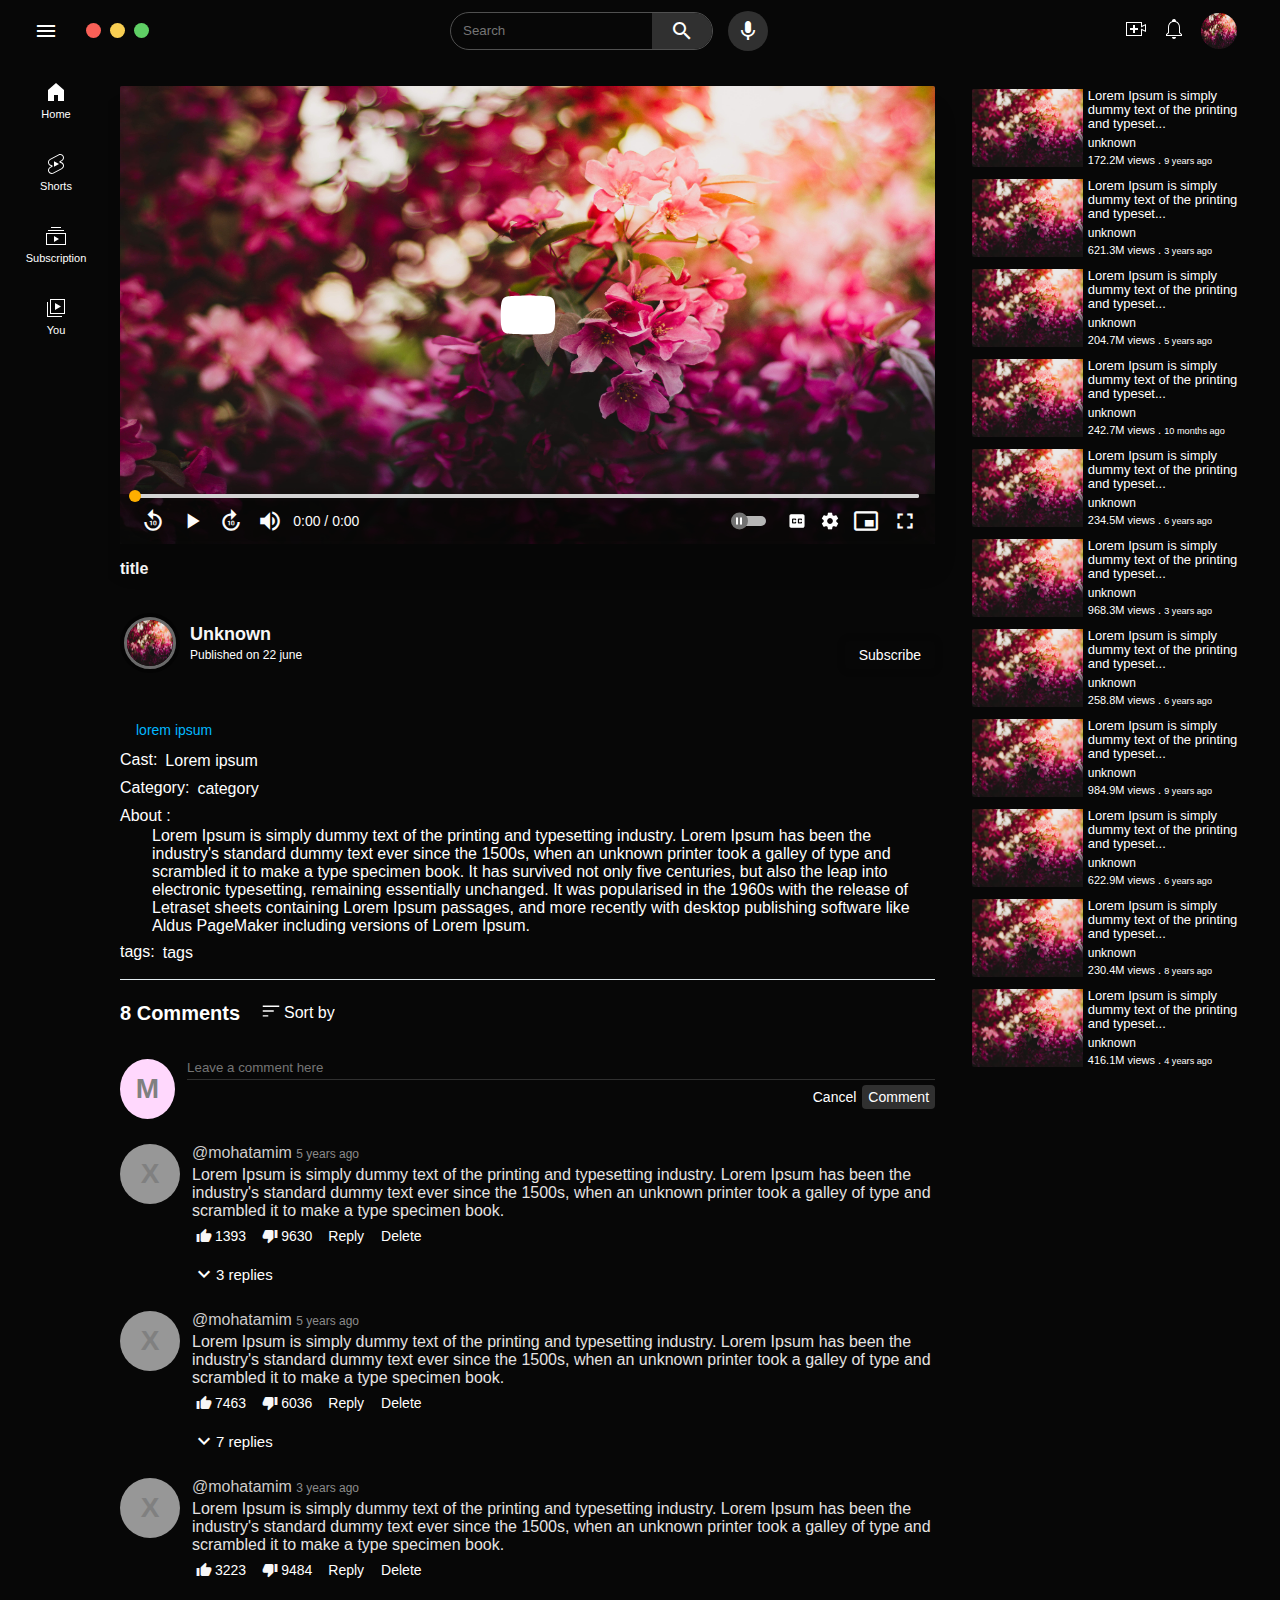
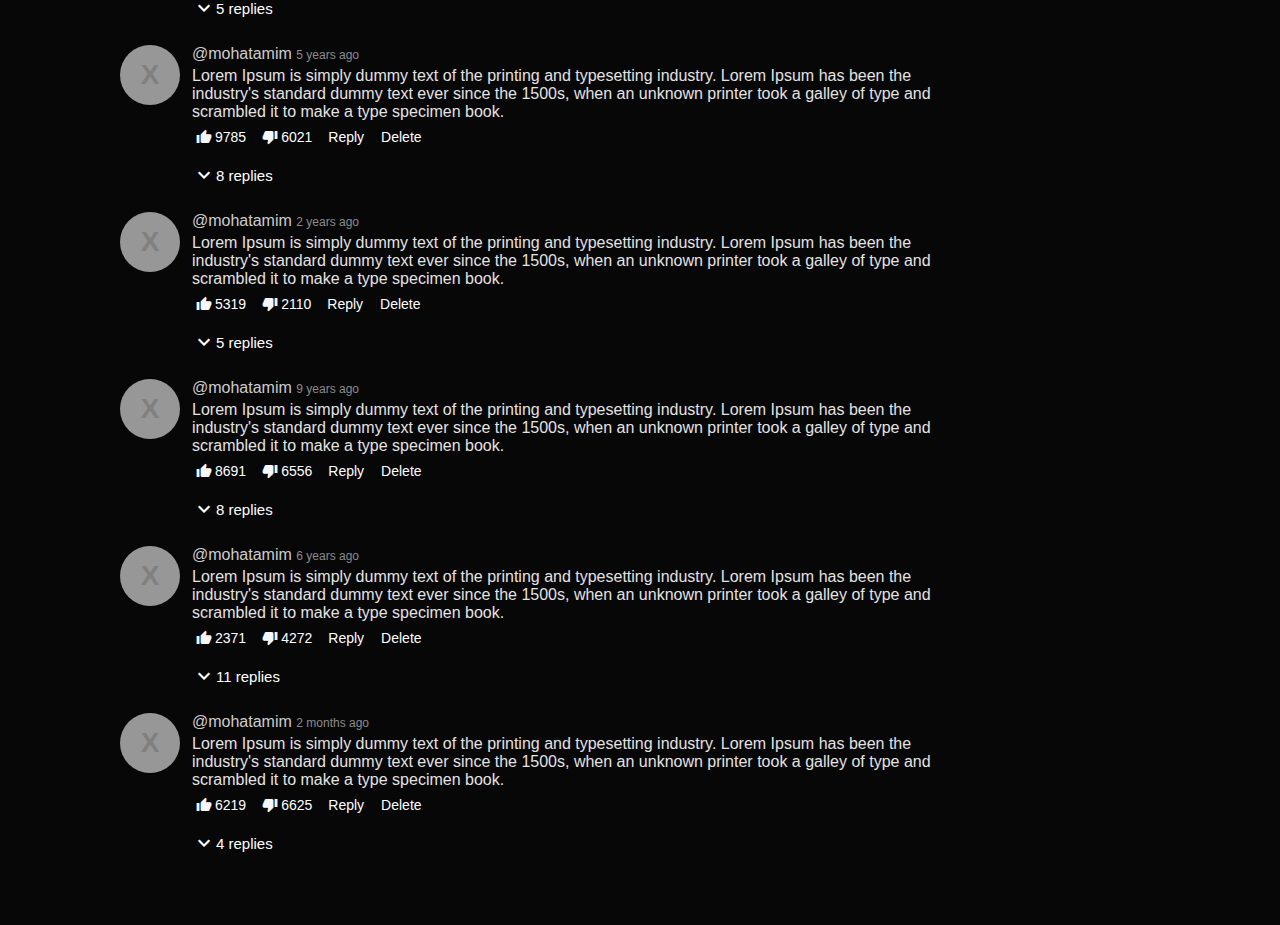
==== commit 461ed1fc: "Add files via upload" ====
--- a/m/video.html
+++ b/m/video.html
@@ -17,15 +17,22 @@
       <div class="video_wrapper" >
          <div class="video_player first_time paused">
             <div class="contorl-top active">
+               <div class="left">
+                  <a class="back_icon" href="index.html">
+                     <i class="material-icons">expand_more</i>
+                  </a>
+               </div>
+             <div class="right">
                <span class="icon" style="z-index:1">
-               <i class="material-icons auto_play"></i>
-               </span>
-               <span class="icon" id="captionBTn" style="z-index:2">
-               <i class="material-icons">closed_caption</i>
-               </span>
-               <span class="icon" id="settingsBTn" style="z-index:2">
-               <i class="material-icons">settings</i>
-               </span>
+                  <i class="material-icons auto_play"></i>
+                  </span>
+                  <span class="icon" id="captionBTn" style="z-index:2">
+                  <i class="material-icons">closed_caption</i>
+                  </span>
+                  <span class="icon" id="settingsBTn" style="z-index:2">
+                  <i class="material-icons">settings</i>
+                  </span>
+             </div>
             </div>
             <div class="video_status active">
                <div class="play_arrow">
@@ -154,22 +161,20 @@
                   <span>created_at</span>
                </div>
             </div>
-            <div class='icon'>
+            <div class='icon' style="margin-right: 12px;">
                <span class="material-icons">expand_less</span>
             </div>
          </div>
          <div class="comments">
             <div class="top">
                   <span>Comments</span>
-                  <span>45</span>
+                  <span class="total_comment" style="margin-left: 2px;">45</span>
             </div>
             <div class="bottom">
                   <img src="../assets/img/thumbnail.jpg" alt="">
                   <p>Add a comment...</p>
             </div>
          </div>
-         <input type="checkbox" id="unique_id" style='display:none' value = ''>
-
             <div id="wrapper" class="">
                <div class="video_list">
                      <div class="video_player">
@@ -265,124 +270,90 @@
                      <span>@raju_bhai</span>
                      <p>Lorem ipsum dolor sit amet, consectetur adipiscing elit, sed do eiusmod tempor incididunt ut labore et dolore magna aliqua.</p>
                      <div class="iconGroup">
-                        <button class="like"><i class="material-icons">thumb_up</i> 48</button>
-                        <button class="dislike"><i class="material-icons">thumb_down</i> 5</button>
+                        <button class="like"><i class="material-icons">thumb_up</i> <span>48</span></button>
+                        <button class="dislike"><i class="material-icons">thumb_down</i> <span>42</span></button>
                         <button class="comment"><i class="material-icons">comment</i></button>
                      </div>
                      <button class="viewReply">
-                        6 repilies
+                        <i style="margin-right: 2px;">5</i> repilies
                      </button>
                   </div>
-               </div>
-               <div class="commentRow">
-                  <div class="commentAuthor">
-                     <img src="../assets/img/thumbnail.jpg" alt="">
-                  </div>
-                  <div class="commentDescript">
-                     <span>@raju_bhai</span>
-                     <p>Lorem ipsum dolor sit amet, consectetur adipiscing elit, sed do eiusmod tempor incididunt ut labore et dolore magna aliqua.</p>
-                     <div class="iconGroup">
-                        <button class="like"><i class="material-icons">thumb_up</i> 48</button>
-                        <button class="dislike"><i class="material-icons">thumb_down</i> 5</button>
-                        <button class="comment"><i class="material-icons">comment</i></button>
-                     </div>
-                     <button class="viewReply">
-                        6 repilies
-                     </button>
-                  </div>
-               </div>
-               <div class="commentRow">
-                  <div class="commentAuthor">
-                     <img src="../assets/img/thumbnail.jpg" alt="">
-                  </div>
-                  <div class="commentDescript">
-                     <span>@raju_bhai</span>
-                     <p>Lorem ipsum dolor sit amet, consectetur adipiscing elit, sed do eiusmod tempor incididunt ut labore et dolore magna aliqua.</p>
-                     <div class="iconGroup">
-                        <button class="like"><i class="material-icons">thumb_up</i> 48</button>
-                        <button class="dislike"><i class="material-icons">thumb_down</i> 5</button>
-                        <button class="comment"><i class="material-icons">comment</i></button>
-                     </div>
-                     <button class="viewReply">
-                        6 repilies
-                     </button>
-                  </div>
-               </div>
-               <div class="commentRow">
-                  <div class="commentAuthor">
-                     <img src="../assets/img/thumbnail.jpg" alt="">
-                  </div>
-                  <div class="commentDescript">
-                     <span>@raju_bhai</span>
-                     <p>Lorem ipsum dolor sit amet, consectetur adipiscing elit, sed do eiusmod tempor incididunt ut labore et dolore magna aliqua.</p>
-                     <div class="iconGroup">
-                        <button class="like"><i class="material-icons">thumb_up</i> 48</button>
-                        <button class="dislike"><i class="material-icons">thumb_down</i> 5</button>
-                        <button class="comment"><i class="material-icons">comment</i></button>
-                     </div>
-                     <button class="viewReply">
-                        6 repilies
-                     </button>
-                  </div>
-               </div>
-               <div class="commentRow">
-                  <div class="commentAuthor">
-                     <img src="../assets/img/thumbnail.jpg" alt="">
-                  </div>
-                  <div class="commentDescript">
-                     <span>@raju_bhai</span>
-                     <p>Lorem ipsum dolor sit amet, consectetur adipiscing elit, sed do eiusmod tempor incididunt ut labore et dolore magna aliqua.</p>
-                     <div class="iconGroup">
-                        <button class="like"><i class="material-icons">thumb_up</i> 48</button>
-                        <button class="dislike"><i class="material-icons">thumb_down</i> 5</button>
-                        <button class="comment"><i class="material-icons">comment</i></button>
-                     </div>
-                     <button class="viewReply">
-                        6 repilies
-                     </button>
-                  </div>
-               </div>
-               <div class="commentRow">
-                  <div class="commentAuthor">
-                     <img src="../assets/img/thumbnail.jpg" alt="">
-                  </div>
-                  <div class="commentDescript">
-                     <span>@raju_bhai</span>
-                     <p>Lorem ipsum dolor sit amet, consectetur adipiscing elit, sed do eiusmod tempor incididunt ut labore et dolore magna aliqua.</p>
-                     <div class="iconGroup">
-                        <button class="like"><i class="material-icons">thumb_up</i> 48</button>
-                        <button class="dislike"><i class="material-icons">thumb_down</i> 5</button>
-                        <button class="comment"><i class="material-icons">comment</i></button>
-                     </div>
-                     <button class="viewReply">
-                        6 repilies
-                     </button>
-                  </div>
-               </div>
-               <div class="commentRow">
-                  <div class="commentAuthor">
-                     <img src="../assets/img/thumbnail.jpg" alt="">
-                  </div>
-                  <div class="commentDescript">
-                     <span>@raju_bhai</span>
-                     <p>Lorem ipsum dolor sit amet, consectetur adipiscing elit, sed do eiusmod tempor incididunt ut labore et dolore magna aliqua.</p>
-                     <div class="iconGroup">
-                        <button class="like"><i class="material-icons">thumb_up</i> 48</button>
-                        <button class="dislike"><i class="material-icons">thumb_down</i> 5</button>
-                        <button class="comment"><i class="material-icons">comment</i></button>
-                     </div>
-                     <button class="viewReply">
-                        6 repilies
-                     </button>
-                  </div>
-               </div>
+                  <div class="replySection">
+                      <div class='commentHeader'>
+                         <div class="hhh">
+                            <div style="display:flex;align-items:center;">
+                               <span class="material-icons replyBack">
+                                  arrow_back
+                               </span>
+                               <h2>Replies</h2>
+                            </div>
+                            <button class="close">
+                               <span class="material-icons">
+                                  close
+                               </span>
+                            </button>
+                         </div>
+                      </div>
+                      <div style="position:relative;width:100%;height:100%;overflow: scroll;">
+                         <div class="comBody">
+                            <div class="comRow">
+                               <div class="commentAuthor">
+                                  <img src="../assets/img/thumbnail.jpg" alt="">
+                               </div>
+                               <div class="commentDescript">
+                                  <span>@raju_bhai</span>
+                                  <p>Lorem ipsum dolor sit amet, consectetur adipiscing elit, sed do eiusmod tempor incididunt ut labore et dolore magna aliqua.</p>
+                                  <div class="iconGroup">
+                                     <button class="like"><i class="material-icons">thumb_up</i> <span>48</span></button>
+                                     <button class="dislike"><i class="material-icons">thumb_down</i> <span>5</span></button>
+                                  </div>
+                                  <div class="comment_replies">
+                                     <div class="replyRow">
+                                        <div class="commentAuthor">
+                                           <img src="../assets/img/thumbnail.jpg" alt="">
+                                        </div>
+                                        <div class="commentDescript">
+                                           <span>@raju_bhai</span>
+                                           <p>Lorem ipsum dolor sit amet,  incididunt ut labore et dolore magna aliqua.</p>
+                                           <div class="iconGroup">
+                                              <button class="replike"><i class="material-icons">thumb_up</i> <span>48</span></button>
+                                              <button class="repdislike"><i class="material-icons">thumb_down</i> <span>8</span></button>
+                                              <button class="repcomment"><i class="material-icons">comment</i></button>
+                                           </div>
+                                        </div>
+                                     </div>
+                                  </div>
+                               </div>
+                            </div>
+             
+             
+    
+                            
+    
+    
+    
+    
+    
+    
+                         </div>
+                         
+                      </div>
+                      <div class="commentFooter">
+                         <img src="../assets/img/thumbnail.jpg" alt="">
+                         <input type="text" class="addReply" placeholder="Add a Reply">
+                         <button class=""><i class="material-icons">send</i></button>
+                      </div>
+                   </div>
+               </div>
+
+
             </div>
             
          </div>
          <div class="commentFooter">
             <img src="../assets/img/thumbnail.jpg" alt="">
             <input type="text" id="addComment" placeholder="Add a Comment">
-            <button class="dislike"><i class="material-icons">send</i></button>
+            <button class=""><i class="material-icons">send</i></button>
          </div>
         
       </div>
--- a/m/assets/css/video.css
+++ b/m/assets/css/video.css
@@ -850,10 +850,20 @@
     display:none;
     z-index:10;
     top:12px;
-    right:8px
+    right:8px;
+    width:100%;
+}
+.contorl-top .left{
+    margin-left:16px;
+}
+.contorl-top .left i{
+    font-size:28px;
+    cursor: pointer;
+    color:#5a5a5a
 }
 .contorl-top.active{
-    display:flex
+    display:flex;
+    justify-content: space-between;
 }
 .contorl-top .icon{
     margin-left: 6px;
@@ -1465,39 +1475,15 @@
     padding:4px 8px;
   }
   
-  .phone .info .icon span{
+  .phone .info .icon i{
     content:'';
-    position: absolute;
+    position: relative;
     top:-5px;
-    right:6px;
-    width:4px;
-    height: 4px;
+    
     background-color: rgba(255,255,255,0.8);
-    border-radius: 50%;
-  
-  }
-  .phone .info .icon span::after{
-    content:'';
-    position: absolute;
-    top:7px;
-    width:4px;
-    height: 4px;
-    background-color: rgba(255,255,255,0.8);
-  
-    border-radius: 50%;
-  
-  }
-  .phone .info .icon span::before{
-    content:'';
-    position: absolute;
-    top:14px;
-    width:4px;
-    height: 4px;
-    background-color: rgba(255,255,255,0.8);
-  
-    border-radius: 50%;
-  
-  }
+  
+  }
+ 
   .phone .info .center{
     width:calc(100% - 70px);
     padding:4px;
@@ -1509,7 +1495,6 @@
   .phone .video-title{
     font-size: 16px;
     color: rgba(255,255,255,0.9);
-   
   }
   .phone .info .information{
     display: flex;
@@ -1536,7 +1521,7 @@
     margin-bottom: 60px;
   }
 
-  
+
 #commentSection{
     position:fixed;
     width:100%;
@@ -1545,16 +1530,16 @@
     left:0;
     z-index:20;
     height:0;
-    display:flex;
     flex-direction:column;
     transition: 0.3s;
     backdrop-filter: blur(80px);
     overflow: hidden;
-    display: ;
-}
-#commentSection.active{
+    display: flex;
+    margin-bottom: 12;
+}
+#commentSection.visible{
+    height:calc(100% - 200px);
     transition: 0.3s;
-    height:calc(100% - 200px);
     padding:10px;
   }
 #commentSection img{
@@ -1571,7 +1556,8 @@
 }
 
 
-  #commentSection .commentHeader{
+
+#commentSection .commentHeader{
     padding:8px;
     border-bottom:2px solid var(--border-color);
 }
@@ -1584,13 +1570,17 @@
     color:var(--theme-color);
     font-size:24px;
   }
-  #commentSection .commentHeader .close{
+  #commentSection .commentHeader span{
     position:relative;
     color: #cfcfcf;
     padding:8px;
     display: flex;
     align-items: center;
     justify-content: center;
+    cursor: pointer;
+  }
+  #commentSection .commentHeader .bbb{
+    display: flex;
   }
   #commentSection .commentHeader .bbb button{
     background-color: #727272;
@@ -1604,17 +1594,20 @@
     color: black;
   }
   
-.commentBody{
+.commentBody,
+.comBody{
     padding:8px 12px;display: flex;
     flex-direction: column;
     margin-bottom: 16px;
 }
-.commentRow{
+.commentRow,.replyRow,.comRow{
     padding:4px;
     border-radius: 8px;
     display: flex;
 }
-
+.commentRow:last-child,.replyRow:last-child{
+    margin-bottom: 12px;
+}
 .commentDescript{
     margin-left: 4px;
 }
@@ -1632,11 +1625,19 @@
 }
 #commentSection .iconGroup{
     margin:4px 0;
+    display: flex;
+}
+#commentSection button{
+    cursor: pointer;
+    padding: 2px;
+    display: flex;
+    align-items: center;
+    justify-content: center;
 }
 #commentSection .iconGroup i{
     font-size: 16px;
     padding:2px;
-    color:#bebebe
+    color:#bebebe;
 }
 #commentSection .iconGroup .comment{
     margin-left:8px
@@ -1645,6 +1646,7 @@
 #commentSection .viewReply{
     color:#0023eb;
     font-size: 15px;
+    cursor: pointer;
 }
 .commentFooter{
     position:fixed;
@@ -1677,4 +1679,70 @@
     padding:3px;
     background: none;
     color: #c2bdbd;
-}+    cursor: pointer;
+}
+
+
+
+
+
+
+
+
+
+
+
+
+
+
+
+
+
+
+
+
+
+
+
+
+
+
+
+
+
+.replySection{
+    position:fixed;
+    width:100%;
+    background:black;
+    bottom:0;
+    left:0;
+    z-index:22;
+    height:0;
+    flex-direction:column;
+    transition: 0.3s;
+    backdrop-filter: blur(80px);
+    overflow: hidden;
+    display: flex; 
+}
+
+.replySection.visible{
+    height:calc(100% - 0px);
+    transition: 0.3s;
+    padding:10px;
+  }
+.replySection .commentHeader .close{
+    position:relative;
+    color: #cfcfcf;
+    padding:4px;
+    display: flex;
+    align-items: center;
+    justify-content: center;
+  }
+
+.commentRow{
+    padding:4px;
+    border-radius: 8px;
+    display: flex;
+}
+
+
